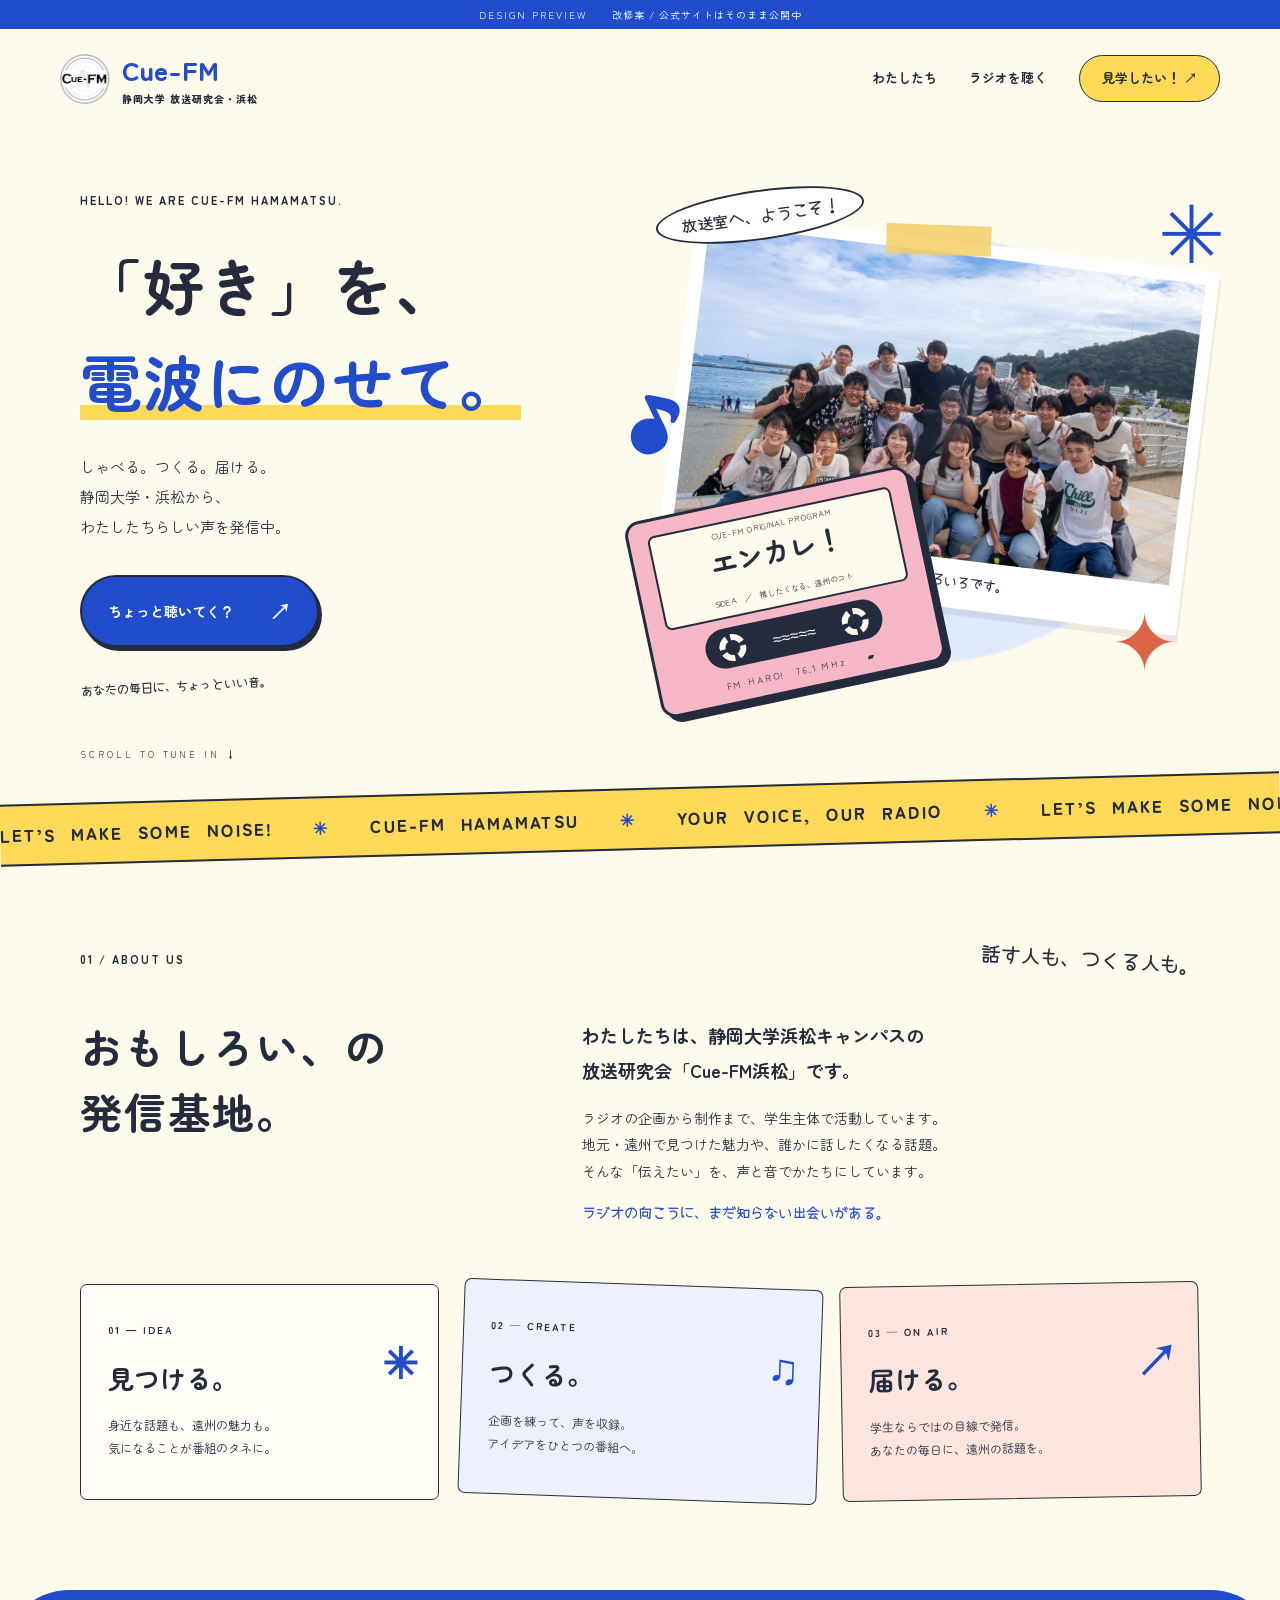
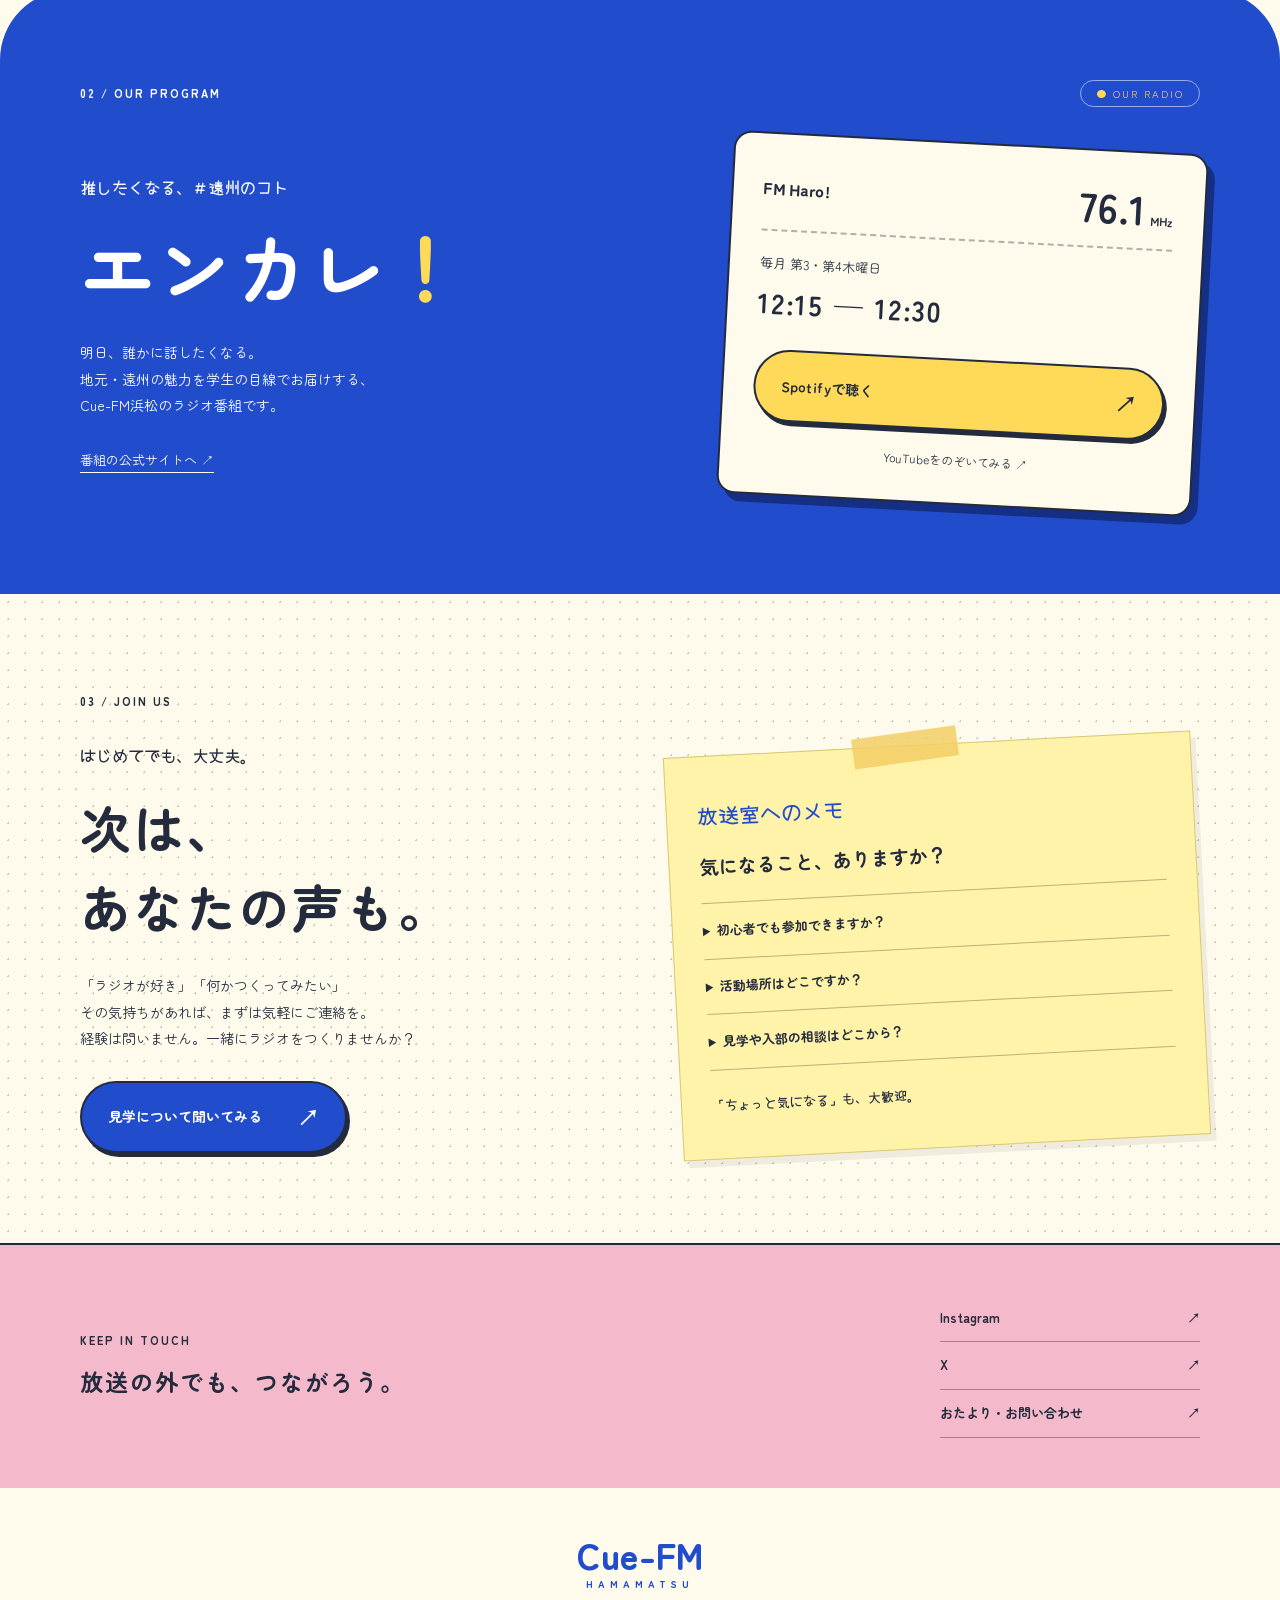
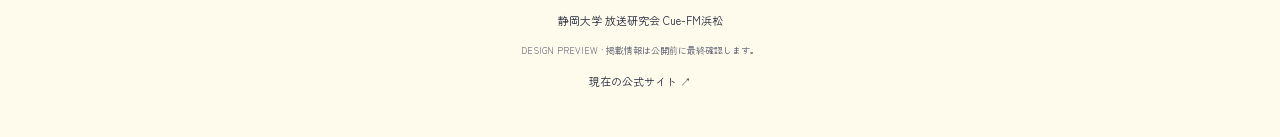
==== index.html @ b4622dcb "Add playful Cue-FM redesign preview" ====
<!doctype html>
<html lang="ja">
<head>
<meta charset="utf-8"><meta name="viewport" content="width=device-width,initial-scale=1">
<meta name="robots" content="noindex,nofollow">
<title>Cue-FM 浜松｜デザインプレビュー</title>
<meta name="description" content="静岡大学 放送研究会 Cue-FM浜松。学生の声で、遠州の魅力を届けるラジオサークル。">
<link rel="icon" href="Cue-Fm-logo.jpg">
<link rel="preconnect" href="https://fonts.googleapis.com">
<link href="https://fonts.googleapis.com/css2?family=Yomogi&family=Zen+Maru+Gothic:wght@400;500;700;900&display=swap" rel="stylesheet">
<link rel="stylesheet" href="style.css">
</head>
<body>
<div class="preview">DESIGN PREVIEW <span>改修案 / 公式サイトはそのまま公開中</span></div>
<header><a class="brand" href="#"><img src="Cue-Fm-logo.jpg" alt=""><span>Cue-FM<small>静岡大学 放送研究会・浜松</small></span></a><nav aria-label="メインナビゲーション"><a href="#about">わたしたち</a><a href="#radio">ラジオを聴く</a><a href="#join" class="nav-join">見学したい！ ↗</a></nav></header>
<main>
<section class="hero">
<div class="hero-copy"><span class="eyebrow">HELLO! WE ARE CUE-FM HAMAMATSU.</span><h1>「好き」を、<br><span>電波にのせて。</span></h1><p>しゃべる。つくる。届ける。<br>静岡大学・浜松から、<br>わたしたちらしい声を発信中。</p><a class="button blue" href="#radio">ちょっと聴いてく？ <span>↗</span></a><span class="hand note">あなたの毎日に、ちょっといい音。</span></div>
<div class="hero-art"><span class="star star-one" aria-hidden="true">✳</span><span class="bubble hand">放送室へ、ようこそ！</span><figure class="photo"><img src="group.jpg" alt="Cue-FM浜松のメンバー集合写真"><figcaption class="hand">声も、個性も、いろいろです。</figcaption></figure><a class="cassette" href="#radio" aria-label="エンカレ！の番組紹介へ"><div class="tape-label"><small>CUE-FM ORIGINAL PROGRAM</small><strong>エンカレ！</strong><span>SIDE A　／　推したくなる、遠州のコト</span></div><div class="tape-window"><i></i><span>≈≈≈≈≈</span><i></i></div><span class="tape-bottom">FM HARO!　76.1 MHz　　▰</span></a><span class="star star-two" aria-hidden="true">✦</span><span class="sound hand" aria-hidden="true">♪</span></div>
<div class="scroll">SCROLL TO TUNE IN ↓</div>
</section>
<div class="ticker" aria-hidden="true">LET’S MAKE SOME NOISE! <span>✳</span> CUE-FM HAMAMATSU <span>✳</span> YOUR VOICE, OUR RADIO <span>✳</span> LET’S MAKE SOME NOISE!</div>
<section id="about" class="section about"><div class="section-top"><span class="eyebrow">01 / ABOUT US</span><span class="hand">話す人も、つくる人も。</span></div><div class="about-grid"><h2>おもしろい、の<br>発信基地。</h2><div><p class="lead">わたしたちは、静岡大学浜松キャンパスの<br>放送研究会「Cue-FM浜松」です。</p><p>ラジオの企画から制作まで、学生主体で活動しています。<br>地元・遠州で見つけた魅力や、誰かに話したくなる話題。<br>そんな「伝えたい」を、声と音でかたちにしています。</p><p class="hand blue-text">ラジオの向こうに、まだ知らない出会いがある。</p></div></div><div class="steps"><article><span>01 — IDEA</span><h3>見つける。</h3><p>身近な話題も、遠州の魅力も。<br>気になることが番組のタネに。</p><b aria-hidden="true">✳</b></article><article><span>02 — CREATE</span><h3>つくる。</h3><p>企画を練って、声を収録。<br>アイデアをひとつの番組へ。</p><b aria-hidden="true">♫</b></article><article><span>03 — ON AIR</span><h3>届ける。</h3><p>学生ならではの目線で発信。<br>あなたの毎日に、遠州の話題を。</p><b aria-hidden="true">↗</b></article></div></section>
<section id="radio" class="radio section"><div class="section-top"><span class="eyebrow">02 / OUR PROGRAM</span><span class="onair">● OUR RADIO</span></div><div class="radio-grid"><div><span class="hand">推したくなる、＃遠州のコト</span><h2>エンカレ<span>！</span></h2><p>明日、誰かに話したくなる。<br>地元・遠州の魅力を学生の目線でお届けする、<br>Cue-FM浜松のラジオ番組です。</p><a class="text-link" href="https://enkare.wixsite.com/home" target="_blank" rel="noopener noreferrer">番組の公式サイトへ ↗</a></div><div class="radio-card"><div class="frequency">FM Haro! <strong>76.1<small>MHz</small></strong></div><div class="schedule"><span>毎月 第3・第4木曜日</span><strong>12:15 — 12:30</strong></div><a class="button yellow" href="https://open.spotify.com/show/0jukSDatX4ZznOLE8XMoty" target="_blank" rel="noopener noreferrer">Spotifyで聴く <span>↗</span></a><a class="youtube-link" href="https://www.youtube.com/@enkare_radio" target="_blank" rel="noopener noreferrer">YouTubeをのぞいてみる ↗</a></div></div></section>
<section id="join" class="section join"><span class="eyebrow">03 / JOIN US</span><div class="join-grid"><div><span class="hand">はじめてでも、大丈夫。</span><h2>次は、<br>あなたの声も。</h2><p>「ラジオが好き」「何かつくってみたい」<br>その気持ちがあれば、まずは気軽にご連絡を。<br>経験は問いません。一緒にラジオをつくりませんか？</p><a class="button blue" href="mailto:enkare.radio@gmail.com?subject=Cue-FM浜松の見学について">見学について聞いてみる <span>↗</span></a></div><div class="memo"><span class="hand">放送室へのメモ</span><h3>気になること、ありますか？</h3><details><summary>初心者でも参加できますか？</summary><p>経験は問いません。少しでも興味があれば、お気軽にご連絡ください。</p></details><details><summary>活動場所はどこですか？</summary><p>静岡大学 浜松キャンパスの課外活動棟です。見学の日時・集合場所は、事前にお問い合わせください。</p></details><details><summary>見学や入部の相談はどこから？</summary><p>メール、またはInstagram・XのDMでご連絡ください。活動日や会費などの質問も、こちらからどうぞ。</p></details><span class="memo-foot hand">「ちょっと気になる」も、大歓迎。</span></div></div></section>
<section class="social section"><div><span class="eyebrow">KEEP IN TOUCH</span><h2>放送の外でも、つながろう。</h2></div><div class="social-links"><a href="https://www.instagram.com/fmharo_enkare/" target="_blank" rel="noopener noreferrer">Instagram <span>↗</span></a><a href="https://x.com/enkare_radio" target="_blank" rel="noopener noreferrer">X <span>↗</span></a><a href="mailto:enkare.radio@gmail.com">おたより・お問い合わせ <span>↗</span></a></div></section>
</main><footer><a class="footer-logo" href="#">Cue-FM<span>HAMAMATSU</span></a><p>静岡大学 放送研究会 Cue-FM浜松</p><small>DESIGN PREVIEW · 掲載情報は公開前に最終確認します。</small><a href="https://cue-fm-radio.github.io/">現在の公式サイト ↗</a></footer>
</body></html>
---- style.css ----
:root{--blue:#214ccc;--ink:#242b3d;--cream:#fffbec;--yellow:#ffda58;--pink:#f6b7c7}*{box-sizing:border-box}html{scroll-behavior:smooth;scroll-padding-top:30px}body{margin:0;color:var(--ink);background:var(--cream);font-family:"Zen Maru Gothic",sans-serif;line-height:1.9}a{color:inherit;text-decoration:none}a:focus-visible,summary:focus-visible{outline:3px solid #d74c48;outline-offset:5px}img{display:block;max-width:100%}.preview{background:var(--blue);color:white;text-align:center;font-size:10px;letter-spacing:2px;padding:5px 12px}.preview span{margin-left:20px;letter-spacing:1px}header{max-width:1240px;margin:auto;display:flex;justify-content:space-between;align-items:center;padding:23px 40px}.brand{display:flex;gap:12px;align-items:center;font-weight:900;font-size:27px;line-height:1.3;color:var(--blue)}.brand img{width:50px;height:50px;border-radius:50%}.brand small{display:block;font-size:10px;color:var(--ink);letter-spacing:1px;margin-top:5px}nav{display:flex;align-items:center;gap:32px;font-size:13px;font-weight:700}.nav-join{border:1.5px solid var(--ink);border-radius:30px;background:var(--yellow);padding:10px 22px}.hero{max-width:1240px;margin:auto;position:relative;display:grid;grid-template-columns:1fr 1fr;padding:55px 60px 100px;min-height:660px}.eyebrow{font-size:11px;font-weight:900;letter-spacing:2px}.hero h1{font-size:clamp(40px,4.8vw,65px);line-height:1.55;letter-spacing:2px;margin:24px 0}.hero h1 span{color:var(--blue);background:linear-gradient(transparent 78%,var(--yellow) 78%,var(--yellow) 94%,transparent 94%)}.hero-copy>p{font-size:15px;line-height:2}.button{display:inline-flex;gap:35px;align-items:center;justify-content:space-between;border:2px solid var(--ink);border-radius:40px;font-size:14px;font-weight:700;padding:13px 26px;box-shadow:3px 4px 0 var(--ink);transition:transform .2s,box-shadow .2s}.button:hover{transform:translate(-2px,-3px);box-shadow:5px 7px 0 var(--ink)}.button span{font-size:22px}.blue{background:var(--blue);color:white}.yellow{background:var(--yellow);color:var(--ink)}.hero .button{margin-top:18px}.hand{font-family:Yomogi,cursive;font-weight:600}.note{display:block;margin-top:18px;font-size:12px;transform:rotate(-3deg)}.hero-art{position:relative;margin-top:25px;min-height:440px;background:radial-gradient(ellipse at center,#dfe9fa 0%,#dfe9fa 63%,transparent 64%)}.photo{position:absolute;right:0;top:32px;width:94%;background:white;margin:0;padding:13px 13px 4px;box-shadow:2px 7px 0 #242b3d16;transform:rotate(7deg)}.photo:before,.memo:before{content:"";position:absolute;width:105px;height:30px;top:-14px;left:36%;background:#f4cf65d9;transform:rotate(-5deg)}.photo img{width:100%;aspect-ratio:1.65;object-fit:cover}.photo figcaption{text-align:center;padding:10px;font-size:13px}.bubble{position:absolute;top:-18px;left:15px;background:white;border:2px solid var(--ink);padding:8px 23px;border-radius:50%;transform:rotate(-8deg);z-index:2}.cassette{position:absolute;bottom:-4px;left:0;width:290px;border:3px solid var(--ink);border-radius:15px;background:var(--pink);transform:rotate(-12deg);padding:15px 18px 8px;box-shadow:5px 6px 0 var(--ink);transition:transform .25s}.cassette:hover{transform:rotate(-5deg)}.tape-label{background:var(--cream);border:2px solid var(--ink);border-radius:7px;text-align:center;padding:3px}.tape-label small{display:block;font-size:8px;letter-spacing:1px}.tape-label strong{display:block;font-size:27px;line-height:1.5}.tape-label>span{font-size:8px}.tape-window{margin:9px auto;background:var(--ink);border-radius:30px;width:180px;height:40px;display:flex;align-items:center;justify-content:space-around;color:white}.tape-window i{width:27px;height:27px;border:6px dashed var(--cream);border-radius:50%}.tape-bottom{display:block;font-size:9px;text-align:center;letter-spacing:2px}.star{position:absolute;color:var(--blue);font-size:80px;line-height:1}.star-one{right:-25px;top:-20px;z-index:2}.star-two{right:22px;bottom:12px;color:#db6547}.sound{position:absolute;left:-20px;top:150px;font-size:65px;transform:rotate(-20deg);color:var(--blue)}.scroll{position:absolute;bottom:25px;left:60px;font-size:9px;letter-spacing:3px}.ticker{background:var(--yellow);border-block:2px solid var(--ink);white-space:nowrap;overflow:hidden;padding:13px 0;word-spacing:8px;letter-spacing:2px;font-size:17px;font-weight:900;transform:rotate(-1.5deg)}.ticker span{margin:0 26px;color:var(--blue)}.section{padding:90px max(40px,calc((100vw - 1120px)/2))}.section-top{display:flex;align-items:center;justify-content:space-between;margin-bottom:35px}.section-top>.hand{font-size:20px;transform:rotate(3deg)}h2{font-size:42px;line-height:1.55;letter-spacing:2px;margin:18px 0 26px}.about-grid{display:grid;grid-template-columns:1fr 1.4fr;gap:60px}.about h2{margin-top:0}.about p{font-size:14px}.about .lead{font-size:18px;font-weight:700;margin-top:5px}.blue-text{color:var(--blue)}.steps{display:grid;grid-template-columns:repeat(3,1fr);gap:22px;margin-top:45px}.steps article{position:relative;border:1.5px solid var(--ink);border-radius:7px;padding:27px;background:#fffdf5}.steps article:nth-child(2){background:#edf1ff;transform:rotate(2deg)}.steps article:nth-child(3){background:#fbe5dd;transform:rotate(-1deg)}.steps span{font-size:10px;letter-spacing:2px;font-weight:700}.steps h3{font-size:26px;margin:10px 0}.steps p{font-size:12px}.steps b{position:absolute;right:20px;top:35px;font-size:43px;color:var(--blue)}.radio{background:var(--blue);color:white;border-radius:70px 70px 0 0}.onair{font-size:10px;letter-spacing:2px;border:1px solid #ffffff88;border-radius:20px;padding:3px 15px;color:var(--yellow)}.radio-grid{display:grid;grid-template-columns:1.2fr 1fr;gap:75px;align-items:center}.radio h2{font-size:75px;margin:5px 0 15px}.radio h2 span{color:var(--yellow)}.radio p{font-size:14px}.text-link{display:inline-block;margin-top:15px;border-bottom:1px solid white;font-size:13px}.radio-card{background:var(--cream);color:var(--ink);border:2px solid var(--ink);border-radius:18px;padding:30px;transform:rotate(3deg);box-shadow:7px 8px 0 #152f85}.frequency{border-bottom:2px dashed #b0b0a3;padding-bottom:16px;font-weight:900;display:flex;align-items:center;justify-content:space-between}.frequency strong{font-size:41px;line-height:1.2}.frequency small{font-size:12px;margin-left:5px}.schedule{display:grid;margin:20px 0}.schedule span{font-size:13px}.schedule strong{font-size:28px;letter-spacing:2px}.radio-card .button{width:100%}.youtube-link{display:block;text-align:center;margin-top:19px;font-size:12px}.join{background-image:radial-gradient(#c9c6b5 1px,transparent 1px);background-size:17px 17px}.join-grid{display:grid;grid-template-columns:1fr 1fr;gap:65px;align-items:center;margin-top:25px}.join h2{font-size:51px}.join p{font-size:14px}.join .button{margin-top:15px}.memo{position:relative;background:#fff2a9;border:1px solid #d7c879;padding:40px 30px;transform:rotate(-3deg);box-shadow:5px 7px 0 #242b3d12}.memo>span:first-child{color:var(--blue);font-size:21px}.memo h3{font-size:19px;margin:12px 0 18px}details{border-top:1px solid #bcb078;padding:15px 0;font-size:13px}details:last-of-type{border-bottom:1px solid #bcb078}summary{cursor:pointer;font-weight:700}details p{font-size:12px!important;margin-bottom:0}.memo-foot{display:block;font-size:13px;margin-top:23px}.social{border-top:2px solid var(--ink);background:#f4b9ca;display:flex;align-items:center;justify-content:space-between;gap:40px;padding-top:50px;padding-bottom:50px}.social h2{font-size:23px;margin:10px 0}.social-links{min-width:260px}.social-links a{display:flex;justify-content:space-between;font-size:13px;font-weight:700;border-bottom:1px solid #242b3d66;padding:11px 0;gap:30px}footer{text-align:center;padding:45px 20px;background:var(--cream)}.footer-logo{font-size:36px;font-weight:900;color:var(--blue);line-height:1.2}.footer-logo span{display:block;font-size:10px;letter-spacing:5px}footer p{font-size:11px;margin-top:20px}footer small{display:block;font-size:9px;color:#616574}footer>a:last-child{display:block;font-size:11px;margin-top:12px}
@media(min-width:1450px){.section{padding-inline:calc((100vw - 1120px)/2)}}
@media(max-width:800px){header{padding:20px}.brand{font-size:22px}.brand img{width:42px;height:42px}nav{gap:15px}nav>a:not(.nav-join){display:none}.nav-join{padding:8px 14px;font-size:11px}.hero{padding:30px 28px 65px;gap:20px;min-height:0}.hero h1{font-size:39px}.hero-art{min-height:350px}.cassette{width:230px;left:-15px;bottom:10px}.tape-label strong{font-size:23px}.bubble{font-size:12px;padding:6px 13px}.star-one{font-size:55px;right:-10px}.photo{top:50px}.hero-copy>p{font-size:13px}.eyebrow{font-size:9px;letter-spacing:1.3px}.hero .button{font-size:12px;padding:10px 17px;gap:15px}.note{font-size:10px}.section{padding:60px 28px}.about-grid{gap:30px;grid-template-columns:1fr 1.3fr}h2{font-size:32px}.about .lead{font-size:15px}.steps{gap:12px}.steps article{padding:20px 14px}.steps b{font-size:27px;right:12px;top:44px}.steps h3{font-size:23px}.steps p{font-size:11px}.radio-grid{gap:30px}.radio h2{font-size:53px}.radio-card{padding:20px}.frequency strong{font-size:30px}.frequency{font-size:12px}.schedule strong{font-size:22px}.join-grid{gap:30px}.join h2{font-size:42px}.memo{padding:30px 20px}.social{gap:25px}.social h2{font-size:19px}.social-links{min-width:220px}}
@media(max-width:580px){.preview{font-size:8px;letter-spacing:1px}.preview span{margin-left:8px;font-size:8px}.brand small{font-size:8px}.hero{grid-template-columns:1fr;padding-top:22px}.hero h1{font-size:45px;margin:18px 0}.hero-copy>p{font-size:14px}.hero-art{margin:0 10px 30px;min-height:360px}.photo{width:91%;top:35px;right:0}.bubble{top:5px}.cassette{left:0;bottom:-5px;width:245px}.star-one{right:-13px;top:5px}.star-two{bottom:-8px;right:15px}.sound{left:-12px;top:125px;font-size:50px}.note{font-size:12px}.hero .button{font-size:14px;padding:12px 23px}.scroll{left:28px}.ticker{font-size:12px;padding:11px 0}.section{padding:55px 25px}.section-top>.hand{font-size:14px}.about-grid,.radio-grid,.join-grid{grid-template-columns:1fr;gap:20px}.about-grid h2{font-size:37px;margin-bottom:5px}.about .lead{font-size:16px}.about p br{display:none}.steps{grid-template-columns:1fr;gap:18px;margin-top:30px}.steps article{padding:20px 25px}.steps p{font-size:13px}.steps b{font-size:55px;right:30px;top:40px}.radio{border-radius:35px 35px 0 0}.radio h2{font-size:63px}.radio-card{margin:15px 5px 5px;padding:25px}.frequency strong{font-size:40px}.schedule strong{font-size:29px}.join-grid{gap:45px}.join h2{font-size:47px}.memo{margin:0 5px}.social{display:block}.social h2{font-size:21px}.social-links{margin-top:25px}.social-links a{font-size:14px}.section-top{margin-bottom:25px}}
@media(prefers-reduced-motion:reduce){html{scroll-behavior:auto}*{transition:none!important}}
body{overflow-x:clip}
@media(max-width:580px){.hero h1{font-size:clamp(28px,9vw,42px)}}
@media(max-width:580px){header{gap:10px;padding:18px 16px}.nav-join{white-space:nowrap;padding:8px 12px}.brand{gap:8px;font-size:20px}.brand small{font-size:7px;letter-spacing:0}.brand img{width:36px;height:36px}}
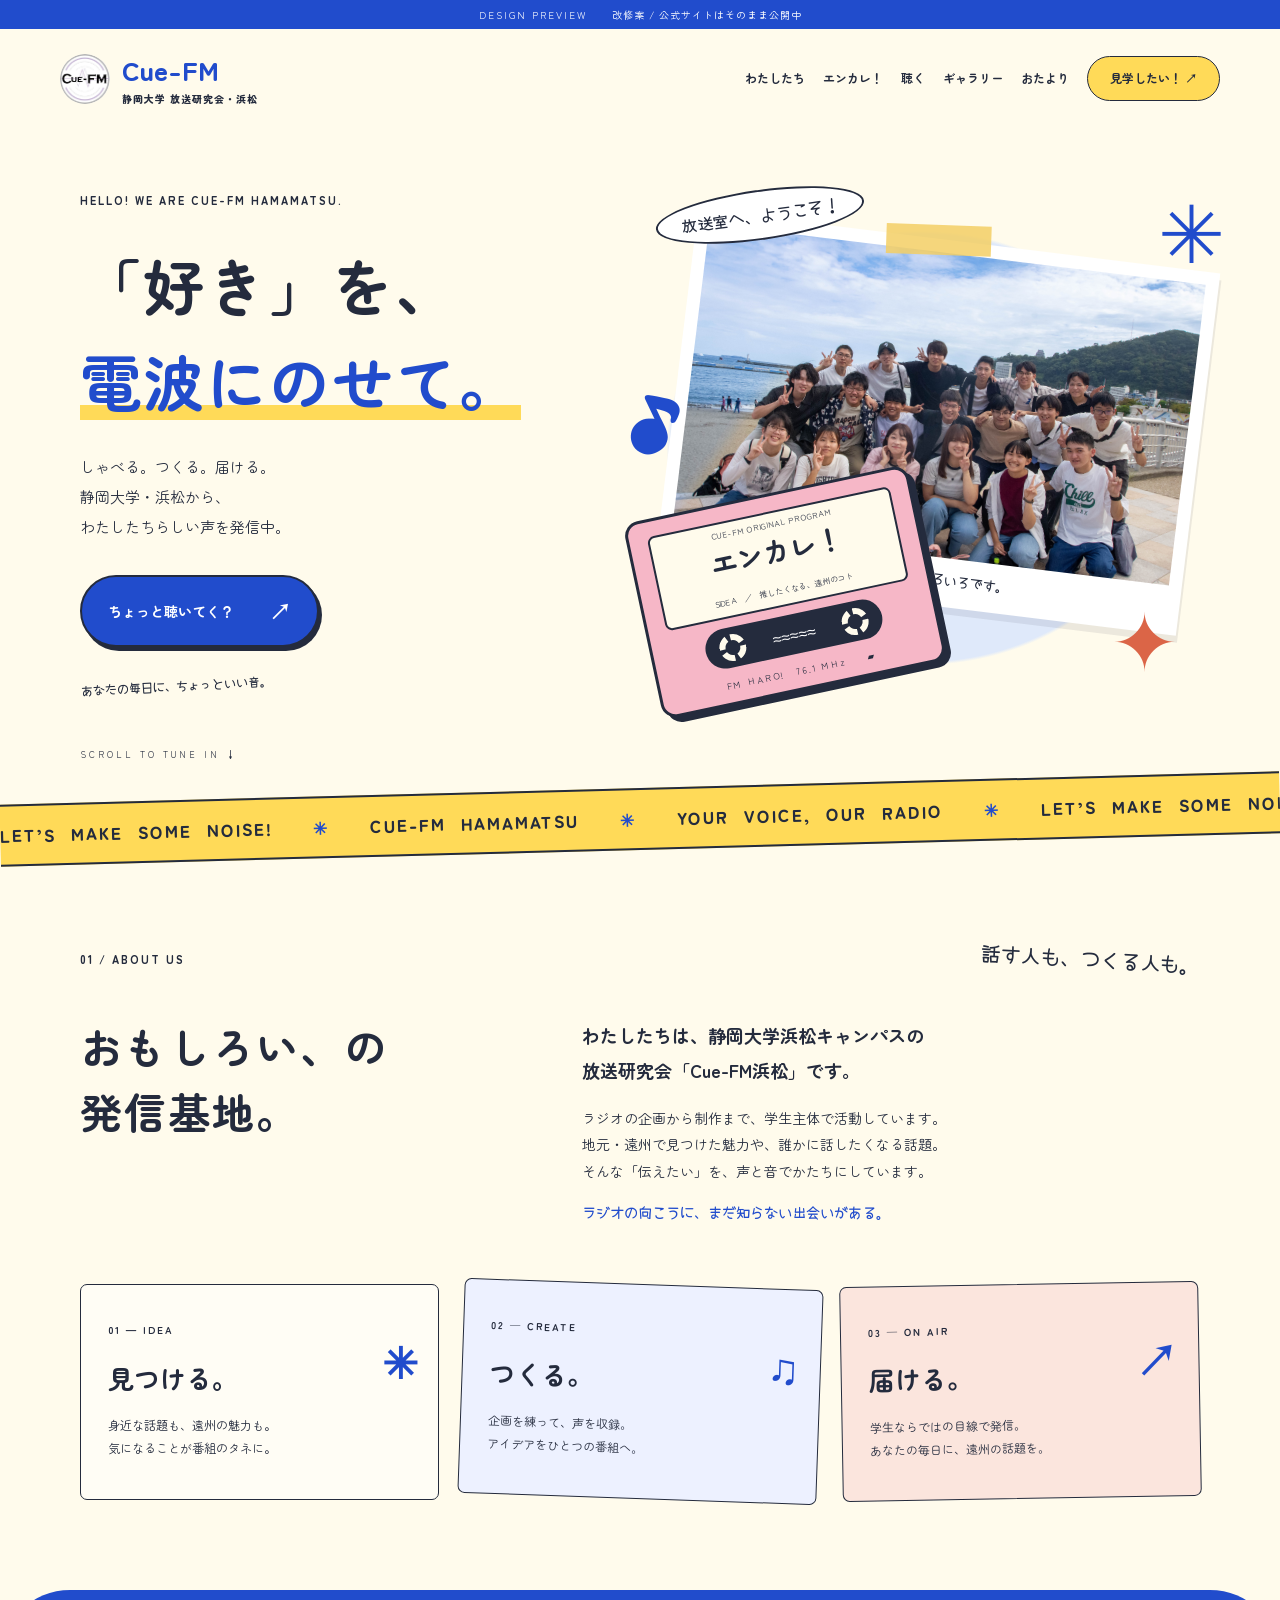
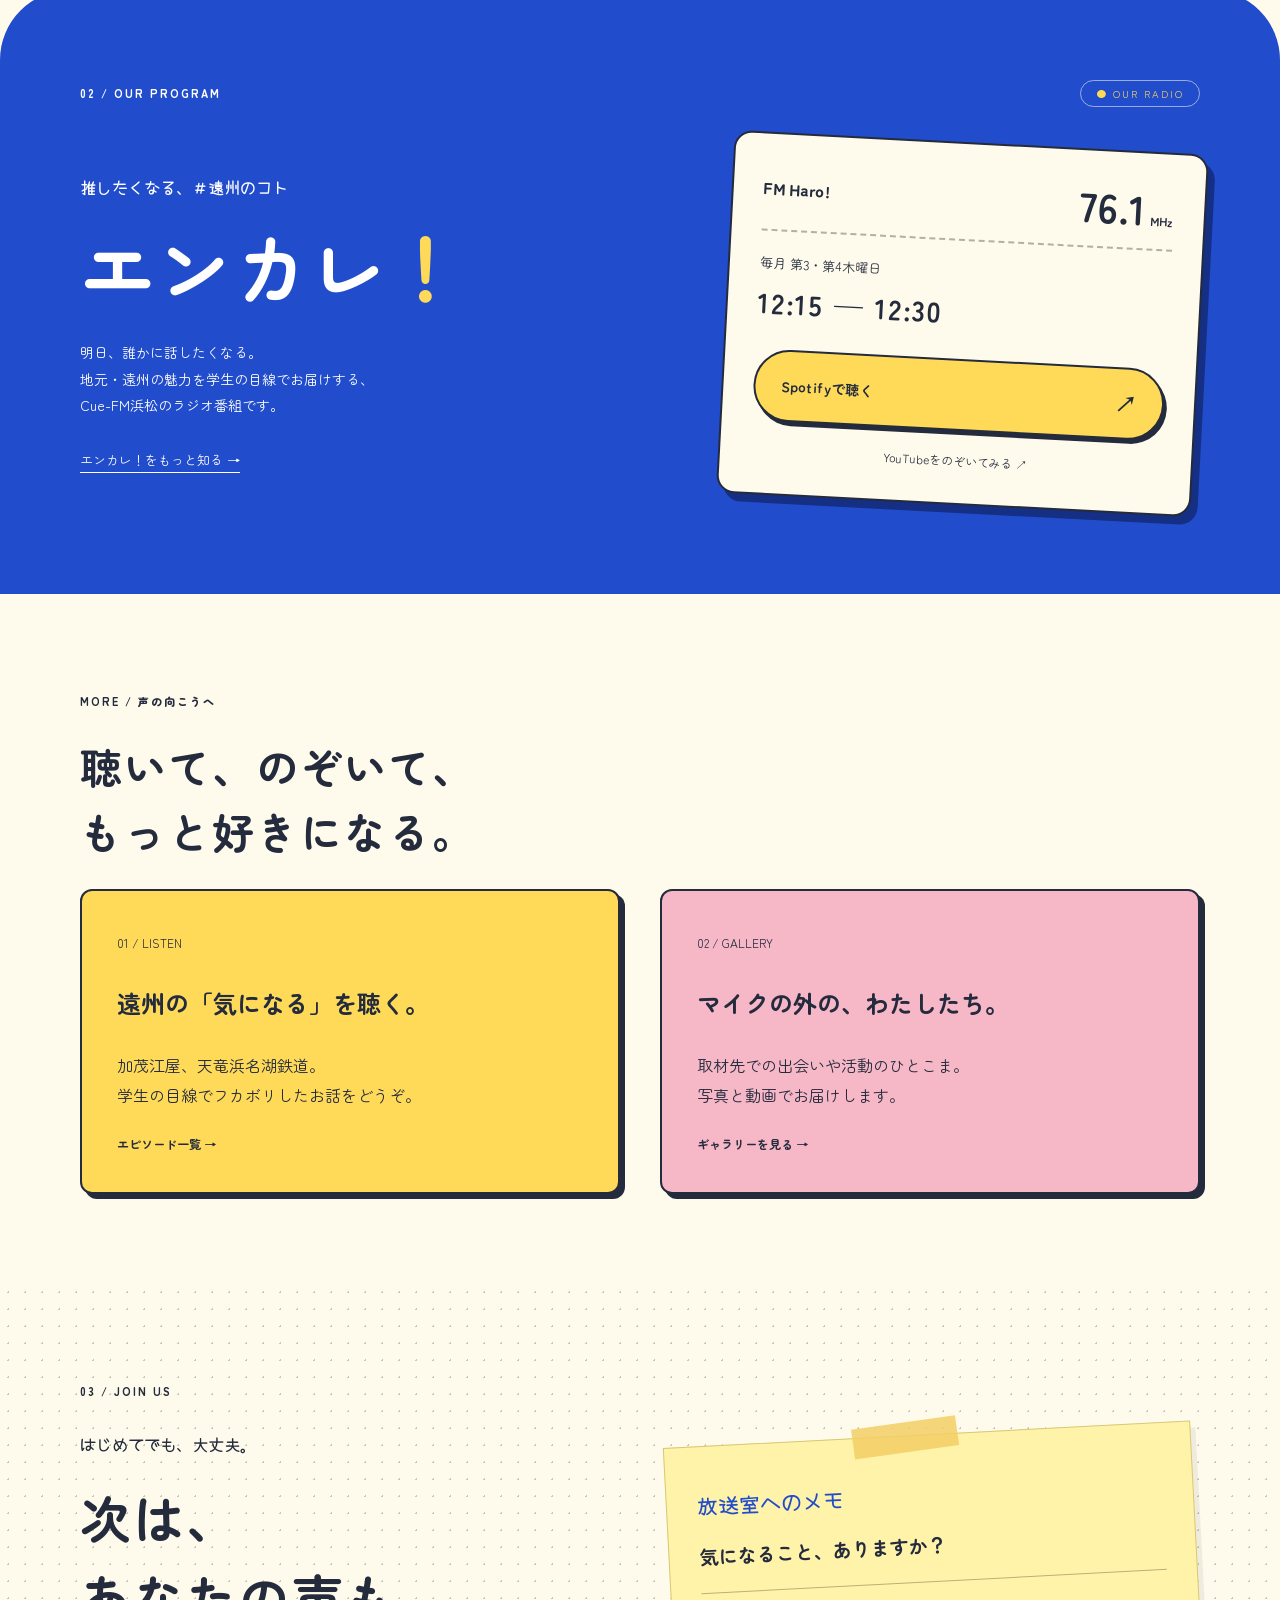
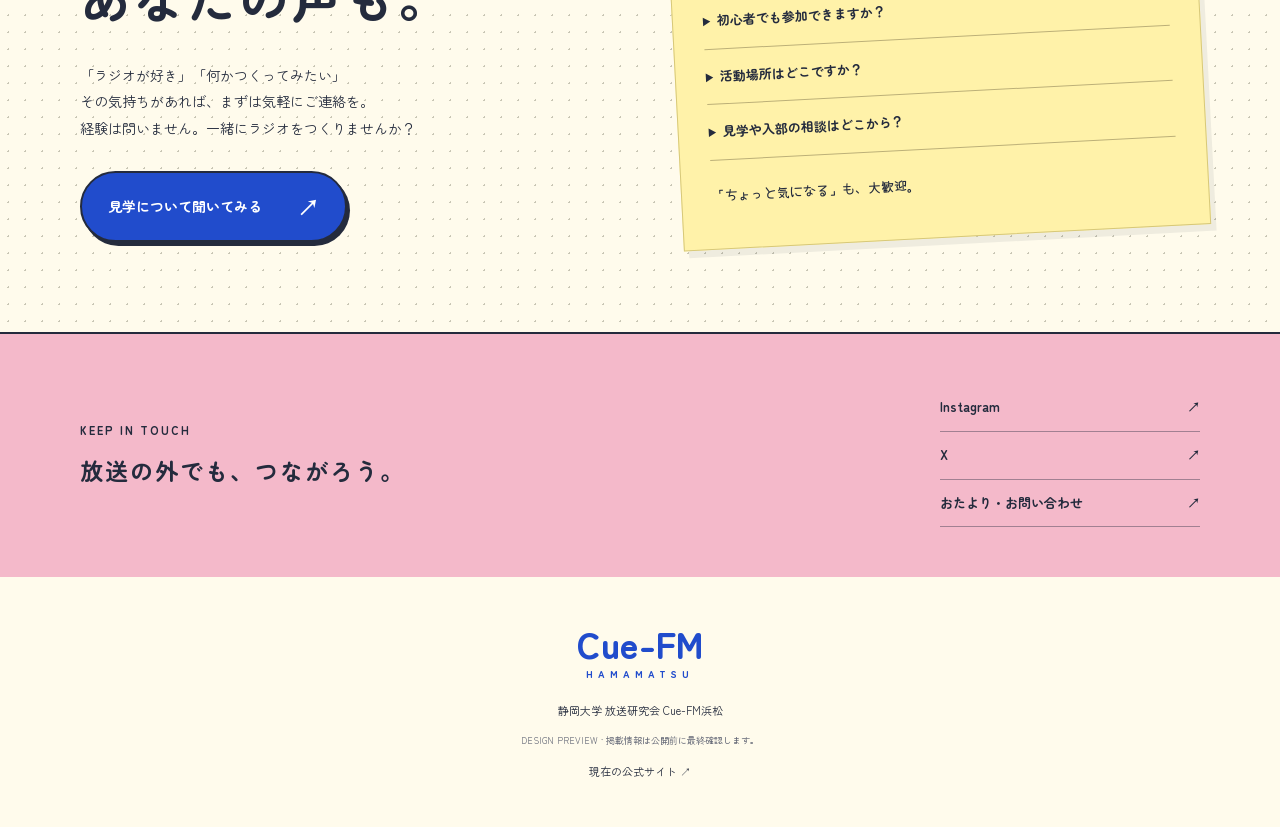
==== commit 9f14f9ed: "Integrate Enkare program, episodes and gallery into preview" ====
--- a/index.html
+++ b/index.html
@@ -1,29 +1,29 @@
-<!doctype html>
-<html lang="ja">
-<head>
-<meta charset="utf-8"><meta name="viewport" content="width=device-width,initial-scale=1">
-<meta name="robots" content="noindex,nofollow">
-<title>Cue-FM 浜松｜デザインプレビュー</title>
-<meta name="description" content="静岡大学 放送研究会 Cue-FM浜松。学生の声で、遠州の魅力を届けるラジオサークル。">
-<link rel="icon" href="Cue-Fm-logo.jpg">
-<link rel="preconnect" href="https://fonts.googleapis.com">
-<link href="https://fonts.googleapis.com/css2?family=Yomogi&family=Zen+Maru+Gothic:wght@400;500;700;900&display=swap" rel="stylesheet">
-<link rel="stylesheet" href="style.css">
-</head>
-<body>
-<div class="preview">DESIGN PREVIEW <span>改修案 / 公式サイトはそのまま公開中</span></div>
-<header><a class="brand" href="#"><img src="Cue-Fm-logo.jpg" alt=""><span>Cue-FM<small>静岡大学 放送研究会・浜松</small></span></a><nav aria-label="メインナビゲーション"><a href="#about">わたしたち</a><a href="#radio">ラジオを聴く</a><a href="#join" class="nav-join">見学したい！ ↗</a></nav></header>
-<main>
-<section class="hero">
-<div class="hero-copy"><span class="eyebrow">HELLO! WE ARE CUE-FM HAMAMATSU.</span><h1>「好き」を、<br><span>電波にのせて。</span></h1><p>しゃべる。つくる。届ける。<br>静岡大学・浜松から、<br>わたしたちらしい声を発信中。</p><a class="button blue" href="#radio">ちょっと聴いてく？ <span>↗</span></a><span class="hand note">あなたの毎日に、ちょっといい音。</span></div>
-<div class="hero-art"><span class="star star-one" aria-hidden="true">✳</span><span class="bubble hand">放送室へ、ようこそ！</span><figure class="photo"><img src="group.jpg" alt="Cue-FM浜松のメンバー集合写真"><figcaption class="hand">声も、個性も、いろいろです。</figcaption></figure><a class="cassette" href="#radio" aria-label="エンカレ！の番組紹介へ"><div class="tape-label"><small>CUE-FM ORIGINAL PROGRAM</small><strong>エンカレ！</strong><span>SIDE A　／　推したくなる、遠州のコト</span></div><div class="tape-window"><i></i><span>≈≈≈≈≈</span><i></i></div><span class="tape-bottom">FM HARO!　76.1 MHz　　▰</span></a><span class="star star-two" aria-hidden="true">✦</span><span class="sound hand" aria-hidden="true">♪</span></div>
-<div class="scroll">SCROLL TO TUNE IN ↓</div>
-</section>
-<div class="ticker" aria-hidden="true">LET’S MAKE SOME NOISE! <span>✳</span> CUE-FM HAMAMATSU <span>✳</span> YOUR VOICE, OUR RADIO <span>✳</span> LET’S MAKE SOME NOISE!</div>
-<section id="about" class="section about"><div class="section-top"><span class="eyebrow">01 / ABOUT US</span><span class="hand">話す人も、つくる人も。</span></div><div class="about-grid"><h2>おもしろい、の<br>発信基地。</h2><div><p class="lead">わたしたちは、静岡大学浜松キャンパスの<br>放送研究会「Cue-FM浜松」です。</p><p>ラジオの企画から制作まで、学生主体で活動しています。<br>地元・遠州で見つけた魅力や、誰かに話したくなる話題。<br>そんな「伝えたい」を、声と音でかたちにしています。</p><p class="hand blue-text">ラジオの向こうに、まだ知らない出会いがある。</p></div></div><div class="steps"><article><span>01 — IDEA</span><h3>見つける。</h3><p>身近な話題も、遠州の魅力も。<br>気になることが番組のタネに。</p><b aria-hidden="true">✳</b></article><article><span>02 — CREATE</span><h3>つくる。</h3><p>企画を練って、声を収録。<br>アイデアをひとつの番組へ。</p><b aria-hidden="true">♫</b></article><article><span>03 — ON AIR</span><h3>届ける。</h3><p>学生ならではの目線で発信。<br>あなたの毎日に、遠州の話題を。</p><b aria-hidden="true">↗</b></article></div></section>
-<section id="radio" class="radio section"><div class="section-top"><span class="eyebrow">02 / OUR PROGRAM</span><span class="onair">● OUR RADIO</span></div><div class="radio-grid"><div><span class="hand">推したくなる、＃遠州のコト</span><h2>エンカレ<span>！</span></h2><p>明日、誰かに話したくなる。<br>地元・遠州の魅力を学生の目線でお届けする、<br>Cue-FM浜松のラジオ番組です。</p><a class="text-link" href="https://enkare.wixsite.com/home" target="_blank" rel="noopener noreferrer">番組の公式サイトへ ↗</a></div><div class="radio-card"><div class="frequency">FM Haro! <strong>76.1<small>MHz</small></strong></div><div class="schedule"><span>毎月 第3・第4木曜日</span><strong>12:15 — 12:30</strong></div><a class="button yellow" href="https://open.spotify.com/show/0jukSDatX4ZznOLE8XMoty" target="_blank" rel="noopener noreferrer">Spotifyで聴く <span>↗</span></a><a class="youtube-link" href="https://www.youtube.com/@enkare_radio" target="_blank" rel="noopener noreferrer">YouTubeをのぞいてみる ↗</a></div></div></section>
-<section id="join" class="section join"><span class="eyebrow">03 / JOIN US</span><div class="join-grid"><div><span class="hand">はじめてでも、大丈夫。</span><h2>次は、<br>あなたの声も。</h2><p>「ラジオが好き」「何かつくってみたい」<br>その気持ちがあれば、まずは気軽にご連絡を。<br>経験は問いません。一緒にラジオをつくりませんか？</p><a class="button blue" href="mailto:enkare.radio@gmail.com?subject=Cue-FM浜松の見学について">見学について聞いてみる <span>↗</span></a></div><div class="memo"><span class="hand">放送室へのメモ</span><h3>気になること、ありますか？</h3><details><summary>初心者でも参加できますか？</summary><p>経験は問いません。少しでも興味があれば、お気軽にご連絡ください。</p></details><details><summary>活動場所はどこですか？</summary><p>静岡大学 浜松キャンパスの課外活動棟です。見学の日時・集合場所は、事前にお問い合わせください。</p></details><details><summary>見学や入部の相談はどこから？</summary><p>メール、またはInstagram・XのDMでご連絡ください。活動日や会費などの質問も、こちらからどうぞ。</p></details><span class="memo-foot hand">「ちょっと気になる」も、大歓迎。</span></div></div></section>
-<section class="social section"><div><span class="eyebrow">KEEP IN TOUCH</span><h2>放送の外でも、つながろう。</h2></div><div class="social-links"><a href="https://www.instagram.com/fmharo_enkare/" target="_blank" rel="noopener noreferrer">Instagram <span>↗</span></a><a href="https://x.com/enkare_radio" target="_blank" rel="noopener noreferrer">X <span>↗</span></a><a href="mailto:enkare.radio@gmail.com">おたより・お問い合わせ <span>↗</span></a></div></section>
-</main><footer><a class="footer-logo" href="#">Cue-FM<span>HAMAMATSU</span></a><p>静岡大学 放送研究会 Cue-FM浜松</p><small>DESIGN PREVIEW · 掲載情報は公開前に最終確認します。</small><a href="https://cue-fm-radio.github.io/">現在の公式サイト ↗</a></footer>
+<!doctype html>
+<html lang="ja">
+<head>
+<meta charset="utf-8"><meta name="viewport" content="width=device-width,initial-scale=1">
+<meta name="robots" content="noindex,nofollow">
+<title>Cue-FM 浜松｜デザインプレビュー</title>
+<meta name="description" content="静岡大学 放送研究会 Cue-FM浜松。学生の声で、遠州の魅力を届けるラジオサークル。">
+<link rel="icon" href="Cue-Fm-logo.jpg">
+<link rel="preconnect" href="https://fonts.googleapis.com">
+<link href="https://fonts.googleapis.com/css2?family=Yomogi&family=Zen+Maru+Gothic:wght@400;500;700;900&display=swap" rel="stylesheet">
+<link rel="stylesheet" href="style.css"><link rel="stylesheet" href="integration.css">
+</head>
+<body>
+<div class="preview">DESIGN PREVIEW <span>改修案 / 公式サイトはそのまま公開中</span></div>
+<header><a class="brand" href="#"><img src="Cue-Fm-logo.jpg" alt=""><span>Cue-FM<small>静岡大学 放送研究会・浜松</small></span></a><nav aria-label="メインナビゲーション"><a href="index.html#about">わたしたち</a><a href="enkare.html">エンカレ！</a><a href="episodes.html">聴く</a><a href="gallery.html">ギャラリー</a><a href="contact.html">おたより</a><a href="index.html#join" class="nav-join">見学したい！ ↗</a></nav></header>
+<main>
+<section class="hero">
+<div class="hero-copy"><span class="eyebrow">HELLO! WE ARE CUE-FM HAMAMATSU.</span><h1>「好き」を、<br><span>電波にのせて。</span></h1><p>しゃべる。つくる。届ける。<br>静岡大学・浜松から、<br>わたしたちらしい声を発信中。</p><a class="button blue" href="#radio">ちょっと聴いてく？ <span>↗</span></a><span class="hand note">あなたの毎日に、ちょっといい音。</span></div>
+<div class="hero-art"><span class="star star-one" aria-hidden="true">✳</span><span class="bubble hand">放送室へ、ようこそ！</span><figure class="photo"><img src="group.jpg" alt="Cue-FM浜松のメンバー集合写真"><figcaption class="hand">声も、個性も、いろいろです。</figcaption></figure><a class="cassette" href="#radio" aria-label="エンカレ！の番組紹介へ"><div class="tape-label"><small>CUE-FM ORIGINAL PROGRAM</small><strong>エンカレ！</strong><span>SIDE A　／　推したくなる、遠州のコト</span></div><div class="tape-window"><i></i><span>≈≈≈≈≈</span><i></i></div><span class="tape-bottom">FM HARO!　76.1 MHz　　▰</span></a><span class="star star-two" aria-hidden="true">✦</span><span class="sound hand" aria-hidden="true">♪</span></div>
+<div class="scroll">SCROLL TO TUNE IN ↓</div>
+</section>
+<div class="ticker" aria-hidden="true">LET’S MAKE SOME NOISE! <span>✳</span> CUE-FM HAMAMATSU <span>✳</span> YOUR VOICE, OUR RADIO <span>✳</span> LET’S MAKE SOME NOISE!</div>
+<section id="about" class="section about"><div class="section-top"><span class="eyebrow">01 / ABOUT US</span><span class="hand">話す人も、つくる人も。</span></div><div class="about-grid"><h2>おもしろい、の<br>発信基地。</h2><div><p class="lead">わたしたちは、静岡大学浜松キャンパスの<br>放送研究会「Cue-FM浜松」です。</p><p>ラジオの企画から制作まで、学生主体で活動しています。<br>地元・遠州で見つけた魅力や、誰かに話したくなる話題。<br>そんな「伝えたい」を、声と音でかたちにしています。</p><p class="hand blue-text">ラジオの向こうに、まだ知らない出会いがある。</p></div></div><div class="steps"><article><span>01 — IDEA</span><h3>見つける。</h3><p>身近な話題も、遠州の魅力も。<br>気になることが番組のタネに。</p><b aria-hidden="true">✳</b></article><article><span>02 — CREATE</span><h3>つくる。</h3><p>企画を練って、声を収録。<br>アイデアをひとつの番組へ。</p><b aria-hidden="true">♫</b></article><article><span>03 — ON AIR</span><h3>届ける。</h3><p>学生ならではの目線で発信。<br>あなたの毎日に、遠州の話題を。</p><b aria-hidden="true">↗</b></article></div></section>
+<section id="radio" class="radio section"><div class="section-top"><span class="eyebrow">02 / OUR PROGRAM</span><span class="onair">● OUR RADIO</span></div><div class="radio-grid"><div><span class="hand">推したくなる、＃遠州のコト</span><h2>エンカレ<span>！</span></h2><p>明日、誰かに話したくなる。<br>地元・遠州の魅力を学生の目線でお届けする、<br>Cue-FM浜松のラジオ番組です。</p><a class="text-link" href="enkare.html">エンカレ！をもっと知る →</a></div><div class="radio-card"><div class="frequency">FM Haro! <strong>76.1<small>MHz</small></strong></div><div class="schedule"><span>毎月 第3・第4木曜日</span><strong>12:15 — 12:30</strong></div><a class="button yellow" href="https://open.spotify.com/show/0jukSDatX4ZznOLE8XMoty" target="_blank" rel="noopener noreferrer">Spotifyで聴く <span>↗</span></a><a class="youtube-link" href="https://www.youtube.com/@enkare-radio" target="_blank" rel="noopener noreferrer">YouTubeをのぞいてみる ↗</a></div></div></section>
+<section class="section discover"><span class="eyebrow">MORE / 声の向こうへ</span><h2>聴いて、のぞいて、<br>もっと好きになる。</h2><div class="portal-grid"><a href="episodes.html"><span>01 / LISTEN</span><h3>遠州の「気になる」を聴く。</h3><p>加茂江屋、天竜浜名湖鉄道。<br>学生の目線でフカボリしたお話をどうぞ。</p><b>エピソード一覧 →</b></a><a href="gallery.html"><span>02 / GALLERY</span><h3>マイクの外の、わたしたち。</h3><p>取材先での出会いや活動のひとこま。<br>写真と動画でお届けします。</p><b>ギャラリーを見る →</b></a></div></section><section id="join" class="section join"><span class="eyebrow">03 / JOIN US</span><div class="join-grid"><div><span class="hand">はじめてでも、大丈夫。</span><h2>次は、<br>あなたの声も。</h2><p>「ラジオが好き」「何かつくってみたい」<br>その気持ちがあれば、まずは気軽にご連絡を。<br>経験は問いません。一緒にラジオをつくりませんか？</p><a class="button blue" href="mailto:enkare.radio@gmail.com?subject=Cue-FM浜松の見学について">見学について聞いてみる <span>↗</span></a></div><div class="memo"><span class="hand">放送室へのメモ</span><h3>気になること、ありますか？</h3><details><summary>初心者でも参加できますか？</summary><p>経験は問いません。少しでも興味があれば、お気軽にご連絡ください。</p></details><details><summary>活動場所はどこですか？</summary><p>静岡大学 浜松キャンパスの課外活動棟です。見学の日時・集合場所は、事前にお問い合わせください。</p></details><details><summary>見学や入部の相談はどこから？</summary><p>メール、またはInstagram・XのDMでご連絡ください。活動日や会費などの質問も、こちらからどうぞ。</p></details><span class="memo-foot hand">「ちょっと気になる」も、大歓迎。</span></div></div></section>
+<section class="social section"><div><span class="eyebrow">KEEP IN TOUCH</span><h2>放送の外でも、つながろう。</h2></div><div class="social-links"><a href="https://www.instagram.com/fmharo_enkare/" target="_blank" rel="noopener noreferrer">Instagram <span>↗</span></a><a href="https://x.com/enkare_radio" target="_blank" rel="noopener noreferrer">X <span>↗</span></a><a href="contact.html">おたより・お問い合わせ <span>↗</span></a></div></section>
+</main><footer><a class="footer-logo" href="#">Cue-FM<span>HAMAMATSU</span></a><p>静岡大学 放送研究会 Cue-FM浜松</p><small>DESIGN PREVIEW · 掲載情報は公開前に最終確認します。</small><a href="https://cue-fm-radio.github.io/">現在の公式サイト ↗</a></footer>
 </body></html>
 
--- a/integration.css
+++ b/integration.css
@@ -0,0 +1,2 @@
+header nav{gap:18px;font-size:12px}.page-intro{max-width:1120px;margin:auto;padding:55px 40px 60px;border-bottom:2px dashed #ccc6b1}.crumb{display:block;font-size:10px;margin-bottom:35px;color:var(--blue)}.page-intro h1{font-size:clamp(32px,5vw,60px);line-height:1.5;margin:20px 0;color:var(--blue)}.page-intro p{font-size:18px}.portal-grid,.program-story,.contact-grid,.video-grid{display:grid;grid-template-columns:1fr 1fr;gap:40px}.portal-grid>a{padding:35px;background:var(--yellow);border:2px solid var(--ink);box-shadow:5px 5px 0 var(--ink);border-radius:12px;transition:transform .2s}.portal-grid>a:hover{transform:translateY(-4px)}.portal-grid>a:nth-child(2){background:var(--pink)}.portal-grid h3{font-size:24px}.portal-grid span,.portal-grid b{font-size:12px}.program-story{align-items:center}.program-logo{background:white;padding:30px;border:2px solid var(--ink);border-radius:50% 50% 12px 12px;transform:rotate(-3deg);text-align:center}.program-logo img{width:100%;max-height:340px;object-fit:contain}.program-logo .hand{display:block;margin-top:15px}.program-story h2{font-size:36px}.program-story p,.history{font-size:14px}.naming{background:#edf1ff}.history{margin-top:40px;max-width:800px}.listen-links{display:grid;justify-items:start;gap:18px}.episode-list{padding-top:40px}.list-note{font-size:13px;max-width:750px;margin-bottom:35px}.episode{display:grid;grid-template-columns:280px 1fr;gap:40px;border-top:2px solid var(--ink);padding:35px 0}.episode-art{background:var(--yellow);border:2px solid var(--ink);border-radius:14px;display:flex;flex-direction:column;justify-content:center;padding:25px;min-height:245px;box-shadow:4px 4px 0 var(--ink)}.episode:nth-of-type(even) .episode-art{background:var(--pink)}.episode-art span{font-size:10px;letter-spacing:2px}.episode-art strong{font-size:72px;line-height:1.5;color:var(--blue)}.episode-art b{font-size:18px}.episode-copy h2{font-size:28px;margin:14px 0}.episode-copy p{font-size:14px}.episode-copy .text-link{border-color:var(--blue);color:var(--blue)}.episode-list>.button{margin-top:30px}.gallery-grid{display:grid;grid-template-columns:repeat(3,1fr);gap:25px}.gallery-grid figure,.video-grid figure{margin:0;background:white;padding:12px;border:1px solid #ded8c7;box-shadow:4px 5px 0 #242b3d15}.gallery-grid figure:nth-child(3n+2){transform:rotate(2deg)}.gallery-grid img{width:100%;height:auto;aspect-ratio:4/3;object-fit:cover}.gallery-grid a:focus-visible{display:block}.gallery-section figcaption{font-size:10px;letter-spacing:2px;text-align:center;margin:12px 0 3px}.gallery-section h2{margin-top:70px}.video-grid video{width:100%;height:400px;object-fit:contain;background:#242b3d}.contact-grid{align-items:start}.maintenance{padding:35px;background:var(--yellow);border:2px dashed var(--ink);border-radius:18px;text-align:center}.status{display:inline-block;font-size:12px;border:1px solid var(--ink);border-radius:30px;padding:5px 15px}.maintenance-icon{display:block;font-size:60px;color:var(--blue);line-height:1.5;margin-top:15px}.maintenance h2{font-size:30px}.maintenance p,.general-contact p{font-size:14px}.general-contact{padding:25px 0}.general-contact h2{font-size:28px}.mail-address{overflow-wrap:anywhere}.general-contact .social-links{margin-top:35px;min-width:0}@media(max-width:1000px){header{flex-wrap:wrap;gap:20px}header nav{flex-wrap:wrap;gap:14px}.program-story,.contact-grid{gap:30px}.gallery-grid{grid-template-columns:repeat(2,1fr)}}@media(max-width:650px){header nav{width:100%;justify-content:flex-start;font-size:11px;gap:10px 16px}header .nav-join{padding:5px 12px}.page-intro{padding:25px 24px 35px}.page-intro p{font-size:15px}.portal-grid,.program-story,.contact-grid,.video-grid{grid-template-columns:1fr;gap:25px}.portal-grid>a{padding:24px}.portal-grid h3{font-size:20px}.program-story h2{font-size:30px}.program-logo{max-width:350px;margin:auto}.episode{grid-template-columns:1fr;gap:25px}.episode-art{min-height:180px}.episode-art strong{font-size:60px}.episode-copy h2{font-size:24px}.gallery-grid{gap:16px}.gallery-grid figure{padding:6px}.gallery-section figcaption{font-size:8px;letter-spacing:0}.gallery-section h2{font-size:28px}.video-grid video{height:350px}.maintenance{padding:25px 20px}.maintenance h2{font-size:26px}.listen-links .button{font-size:12px;padding:12px 18px}}
+header nav>a:not(.nav-join){display:inline-block}
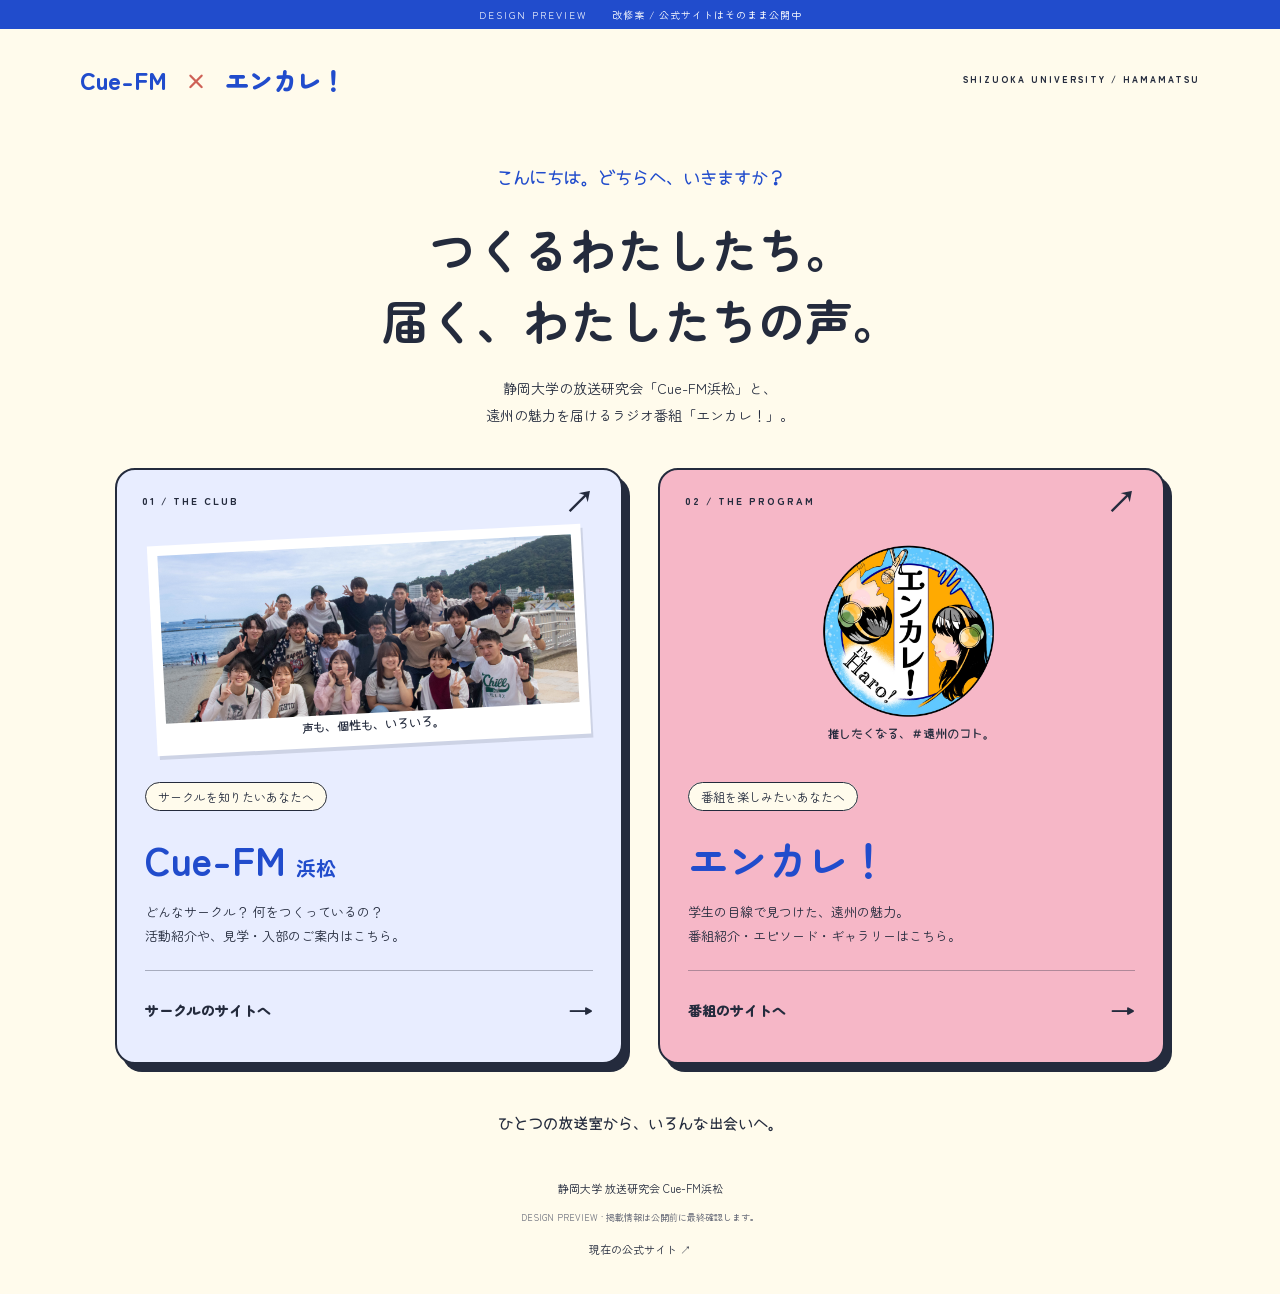
==== commit f2e1851f: "Add portal and separate club and program sites" ====
--- a/index.html
+++ b/index.html
@@ -3,27 +3,11 @@
 <head>
 <meta charset="utf-8"><meta name="viewport" content="width=device-width,initial-scale=1">
 <meta name="robots" content="noindex,nofollow">
-<title>Cue-FM 浜松｜デザインプレビュー</title>
+<title>Cue-FM & エンカレ！｜声でつながる、ふたつの入口。</title>
 <meta name="description" content="静岡大学 放送研究会 Cue-FM浜松。学生の声で、遠州の魅力を届けるラジオサークル。">
 <link rel="icon" href="Cue-Fm-logo.jpg">
 <link rel="preconnect" href="https://fonts.googleapis.com">
 <link href="https://fonts.googleapis.com/css2?family=Yomogi&family=Zen+Maru+Gothic:wght@400;500;700;900&display=swap" rel="stylesheet">
-<link rel="stylesheet" href="style.css"><link rel="stylesheet" href="integration.css">
+<link rel="stylesheet" href="style.css"><link rel="stylesheet" href="integration.css"><link rel="stylesheet" href="portal.css">
 </head>
-<body>
-<div class="preview">DESIGN PREVIEW <span>改修案 / 公式サイトはそのまま公開中</span></div>
-<header><a class="brand" href="#"><img src="Cue-Fm-logo.jpg" alt=""><span>Cue-FM<small>静岡大学 放送研究会・浜松</small></span></a><nav aria-label="メインナビゲーション"><a href="index.html#about">わたしたち</a><a href="enkare.html">エンカレ！</a><a href="episodes.html">聴く</a><a href="gallery.html">ギャラリー</a><a href="contact.html">おたより</a><a href="index.html#join" class="nav-join">見学したい！ ↗</a></nav></header>
-<main>
-<section class="hero">
-<div class="hero-copy"><span class="eyebrow">HELLO! WE ARE CUE-FM HAMAMATSU.</span><h1>「好き」を、<br><span>電波にのせて。</span></h1><p>しゃべる。つくる。届ける。<br>静岡大学・浜松から、<br>わたしたちらしい声を発信中。</p><a class="button blue" href="#radio">ちょっと聴いてく？ <span>↗</span></a><span class="hand note">あなたの毎日に、ちょっといい音。</span></div>
-<div class="hero-art"><span class="star star-one" aria-hidden="true">✳</span><span class="bubble hand">放送室へ、ようこそ！</span><figure class="photo"><img src="group.jpg" alt="Cue-FM浜松のメンバー集合写真"><figcaption class="hand">声も、個性も、いろいろです。</figcaption></figure><a class="cassette" href="#radio" aria-label="エンカレ！の番組紹介へ"><div class="tape-label"><small>CUE-FM ORIGINAL PROGRAM</small><strong>エンカレ！</strong><span>SIDE A　／　推したくなる、遠州のコト</span></div><div class="tape-window"><i></i><span>≈≈≈≈≈</span><i></i></div><span class="tape-bottom">FM HARO!　76.1 MHz　　▰</span></a><span class="star star-two" aria-hidden="true">✦</span><span class="sound hand" aria-hidden="true">♪</span></div>
-<div class="scroll">SCROLL TO TUNE IN ↓</div>
-</section>
-<div class="ticker" aria-hidden="true">LET’S MAKE SOME NOISE! <span>✳</span> CUE-FM HAMAMATSU <span>✳</span> YOUR VOICE, OUR RADIO <span>✳</span> LET’S MAKE SOME NOISE!</div>
-<section id="about" class="section about"><div class="section-top"><span class="eyebrow">01 / ABOUT US</span><span class="hand">話す人も、つくる人も。</span></div><div class="about-grid"><h2>おもしろい、の<br>発信基地。</h2><div><p class="lead">わたしたちは、静岡大学浜松キャンパスの<br>放送研究会「Cue-FM浜松」です。</p><p>ラジオの企画から制作まで、学生主体で活動しています。<br>地元・遠州で見つけた魅力や、誰かに話したくなる話題。<br>そんな「伝えたい」を、声と音でかたちにしています。</p><p class="hand blue-text">ラジオの向こうに、まだ知らない出会いがある。</p></div></div><div class="steps"><article><span>01 — IDEA</span><h3>見つける。</h3><p>身近な話題も、遠州の魅力も。<br>気になることが番組のタネに。</p><b aria-hidden="true">✳</b></article><article><span>02 — CREATE</span><h3>つくる。</h3><p>企画を練って、声を収録。<br>アイデアをひとつの番組へ。</p><b aria-hidden="true">♫</b></article><article><span>03 — ON AIR</span><h3>届ける。</h3><p>学生ならではの目線で発信。<br>あなたの毎日に、遠州の話題を。</p><b aria-hidden="true">↗</b></article></div></section>
-<section id="radio" class="radio section"><div class="section-top"><span class="eyebrow">02 / OUR PROGRAM</span><span class="onair">● OUR RADIO</span></div><div class="radio-grid"><div><span class="hand">推したくなる、＃遠州のコト</span><h2>エンカレ<span>！</span></h2><p>明日、誰かに話したくなる。<br>地元・遠州の魅力を学生の目線でお届けする、<br>Cue-FM浜松のラジオ番組です。</p><a class="text-link" href="enkare.html">エンカレ！をもっと知る →</a></div><div class="radio-card"><div class="frequency">FM Haro! <strong>76.1<small>MHz</small></strong></div><div class="schedule"><span>毎月 第3・第4木曜日</span><strong>12:15 — 12:30</strong></div><a class="button yellow" href="https://open.spotify.com/show/0jukSDatX4ZznOLE8XMoty" target="_blank" rel="noopener noreferrer">Spotifyで聴く <span>↗</span></a><a class="youtube-link" href="https://www.youtube.com/@enkare-radio" target="_blank" rel="noopener noreferrer">YouTubeをのぞいてみる ↗</a></div></div></section>
-<section class="section discover"><span class="eyebrow">MORE / 声の向こうへ</span><h2>聴いて、のぞいて、<br>もっと好きになる。</h2><div class="portal-grid"><a href="episodes.html"><span>01 / LISTEN</span><h3>遠州の「気になる」を聴く。</h3><p>加茂江屋、天竜浜名湖鉄道。<br>学生の目線でフカボリしたお話をどうぞ。</p><b>エピソード一覧 →</b></a><a href="gallery.html"><span>02 / GALLERY</span><h3>マイクの外の、わたしたち。</h3><p>取材先での出会いや活動のひとこま。<br>写真と動画でお届けします。</p><b>ギャラリーを見る →</b></a></div></section><section id="join" class="section join"><span class="eyebrow">03 / JOIN US</span><div class="join-grid"><div><span class="hand">はじめてでも、大丈夫。</span><h2>次は、<br>あなたの声も。</h2><p>「ラジオが好き」「何かつくってみたい」<br>その気持ちがあれば、まずは気軽にご連絡を。<br>経験は問いません。一緒にラジオをつくりませんか？</p><a class="button blue" href="mailto:enkare.radio@gmail.com?subject=Cue-FM浜松の見学について">見学について聞いてみる <span>↗</span></a></div><div class="memo"><span class="hand">放送室へのメモ</span><h3>気になること、ありますか？</h3><details><summary>初心者でも参加できますか？</summary><p>経験は問いません。少しでも興味があれば、お気軽にご連絡ください。</p></details><details><summary>活動場所はどこですか？</summary><p>静岡大学 浜松キャンパスの課外活動棟です。見学の日時・集合場所は、事前にお問い合わせください。</p></details><details><summary>見学や入部の相談はどこから？</summary><p>メール、またはInstagram・XのDMでご連絡ください。活動日や会費などの質問も、こちらからどうぞ。</p></details><span class="memo-foot hand">「ちょっと気になる」も、大歓迎。</span></div></div></section>
-<section class="social section"><div><span class="eyebrow">KEEP IN TOUCH</span><h2>放送の外でも、つながろう。</h2></div><div class="social-links"><a href="https://www.instagram.com/fmharo_enkare/" target="_blank" rel="noopener noreferrer">Instagram <span>↗</span></a><a href="https://x.com/enkare_radio" target="_blank" rel="noopener noreferrer">X <span>↗</span></a><a href="contact.html">おたより・お問い合わせ <span>↗</span></a></div></section>
-</main><footer><a class="footer-logo" href="#">Cue-FM<span>HAMAMATSU</span></a><p>静岡大学 放送研究会 Cue-FM浜松</p><small>DESIGN PREVIEW · 掲載情報は公開前に最終確認します。</small><a href="https://cue-fm-radio.github.io/">現在の公式サイト ↗</a></footer>
-</body></html>
-
+<body class="portal-body"><div class="preview">DESIGN PREVIEW <span>改修案 / 公式サイトはそのまま公開中</span></div><header class="portal-header"><a href="index.html" class="portal-wordmark">Cue-FM <span>×</span> エンカレ！</a><span class="eyebrow">SHIZUOKA UNIVERSITY / HAMAMATSU</span></header><main><section class="portal-intro"><span class="hand">こんにちは。どちらへ、いきますか？</span><h1>つくるわたしたち。<br>届く、わたしたちの声。</h1><p>静岡大学の放送研究会「Cue-FM浜松」と、<br>遠州の魅力を届けるラジオ番組「エンカレ！」。</p></section><section class="portal-doors" aria-label="サイトを選ぶ"><a class="portal-door club-door" href="cue-fm.html"><div class="door-top"><span>01 / THE CLUB</span><span class="door-arrow" aria-hidden="true">↗</span></div><div class="door-art club-art"><img src="group.jpg" alt="Cue-FM浜松のメンバー"><span class="hand">声も、個性も、いろいろ。</span></div><div class="door-copy"><span class="door-tag">サークルを知りたいあなたへ</span><h2>Cue-FM<span>浜松</span></h2><p>どんなサークル？ 何をつくっているの？<br>活動紹介や、見学・入部のご案内はこちら。</p><span class="door-cta">サークルのサイトへ <b>→</b></span></div></a><a class="portal-door program-door" href="enkare.html"><div class="door-top"><span>02 / THE PROGRAM</span><span class="door-arrow" aria-hidden="true">↗</span></div><div class="door-art program-art"><img src="enkare-logo.png" alt="エンカレ！の番組ロゴ"><span class="hand">推したくなる、＃遠州のコト。</span></div><div class="door-copy"><span class="door-tag">番組を楽しみたいあなたへ</span><h2>エンカレ！</h2><p>学生の目線で見つけた、遠州の魅力。<br>番組紹介・エピソード・ギャラリーはこちら。</p><span class="door-cta">番組のサイトへ <b>→</b></span></div></a></section><p class="portal-bottom hand">ひとつの放送室から、いろんな出会いへ。</p></main><footer class="portal-footer"><p>静岡大学 放送研究会 Cue-FM浜松</p><small>DESIGN PREVIEW · 掲載情報は公開前に最終確認します。</small><a href="https://cue-fm-radio.github.io/">現在の公式サイト ↗</a></footer></body></html>
--- a/portal.css
+++ b/portal.css
@@ -0,0 +1,2 @@
+.site-switch{padding:8px max(20px,calc((100vw - 1160px)/2));background:#eeeada;display:flex;justify-content:space-between;gap:20px;font-size:11px}.site-switch a:hover,.footer-nav a:hover{text-decoration:underline}.program-brand img{border-radius:0;object-fit:contain;width:58px;height:58px}.program-brand{font-size:25px}.footer-nav{display:flex;justify-content:center;flex-wrap:wrap;gap:25px;margin:20px 0}.footer-nav a{margin:0;font-size:12px}.club-guidance{margin-top:40px;padding-top:25px;border-top:1px dashed #aaa}.club-guidance a{color:var(--blue);text-decoration:underline}.portal-header{max-width:1200px;padding:28px 40px}.portal-wordmark{font-size:24px;font-weight:900;color:var(--blue)}.portal-wordmark span{padding:0 12px;color:#ce6156}.portal-header .eyebrow{font-size:9px}.portal-intro{text-align:center;padding:30px 20px 40px}.portal-intro>.hand{color:var(--blue);font-size:17px}.portal-intro h1{font-size:clamp(30px,3.7vw,48px);line-height:1.5;margin:20px 0}.portal-intro p{font-size:14px;margin:15px 0 0}.portal-doors{display:grid;grid-template-columns:1fr 1fr;gap:35px;max-width:1120px;margin:0 auto;padding:0 35px}.portal-door{display:block;min-width:0;border:2px solid var(--ink);border-radius:20px;box-shadow:7px 8px 0 var(--ink);overflow:hidden;transition:transform .2s,box-shadow .2s}.portal-door:hover{transform:translateY(-5px);box-shadow:7px 13px 0 var(--ink)}.club-door{background:#e8edff}.program-door{background:var(--pink)}.door-top{display:flex;align-items:center;justify-content:space-between;padding:15px 25px 0;font-size:10px;letter-spacing:2px;font-weight:900}.door-arrow{font-size:30px;line-height:1}.door-art{height:210px;margin:20px 35px 10px;position:relative;text-align:center}.club-art{background:white;padding:10px 10px 32px;transform:rotate(-3deg);box-shadow:2px 4px 0 #242b3d22}.club-art img{width:100%;height:100%;object-fit:cover}.door-art .hand{font-size:12px;display:block}.program-art img{width:100%;height:185px;object-fit:contain}.program-art .hand{margin-top:2px}.door-copy{padding:25px 28px 28px}.door-tag{font-size:12px;border:1px solid var(--ink);border-radius:20px;padding:5px 12px;background:var(--cream)}.door-copy h2{font-size:40px;line-height:1.4;letter-spacing:0;margin:20px 0 12px;color:var(--blue)}.door-copy h2 span{font-size:20px;margin-left:10px}.door-copy p{font-size:13px;min-height:50px}.door-cta{display:flex;align-items:center;justify-content:space-between;border-top:1px solid #242b3d55;padding-top:16px;margin-top:20px;font-size:14px;font-weight:900}.door-cta b{font-size:25px}.portal-bottom{text-align:center;margin:45px 20px 15px;font-size:15px}.portal-footer{padding:20px 20px 35px}.portal-footer p{margin-top:5px}@media(max-width:700px){.portal-header{padding:22px 22px;gap:7px}.portal-wordmark{font-size:20px}.portal-header .eyebrow{font-size:8px}.portal-intro{padding:25px 20px 30px}.portal-intro>.hand{font-size:14px}.portal-intro h1{font-size:30px}.portal-intro p{font-size:12px}.portal-doors{grid-template-columns:1fr;gap:30px;padding:0 22px;max-width:500px}.door-art{height:200px;margin:18px 28px 10px}.program-art img{height:175px}.door-copy{padding:20px 23px}.door-copy h2{font-size:36px}.site-switch{font-size:10px;gap:10px}.footer-nav{gap:18px}.program-brand small{font-size:9px}}@media(prefers-reduced-motion:reduce){.portal-door{transition:none}}
+@media(max-width:700px){.portal-intro h1{font-size:clamp(23px,6.8vw,30px)}}
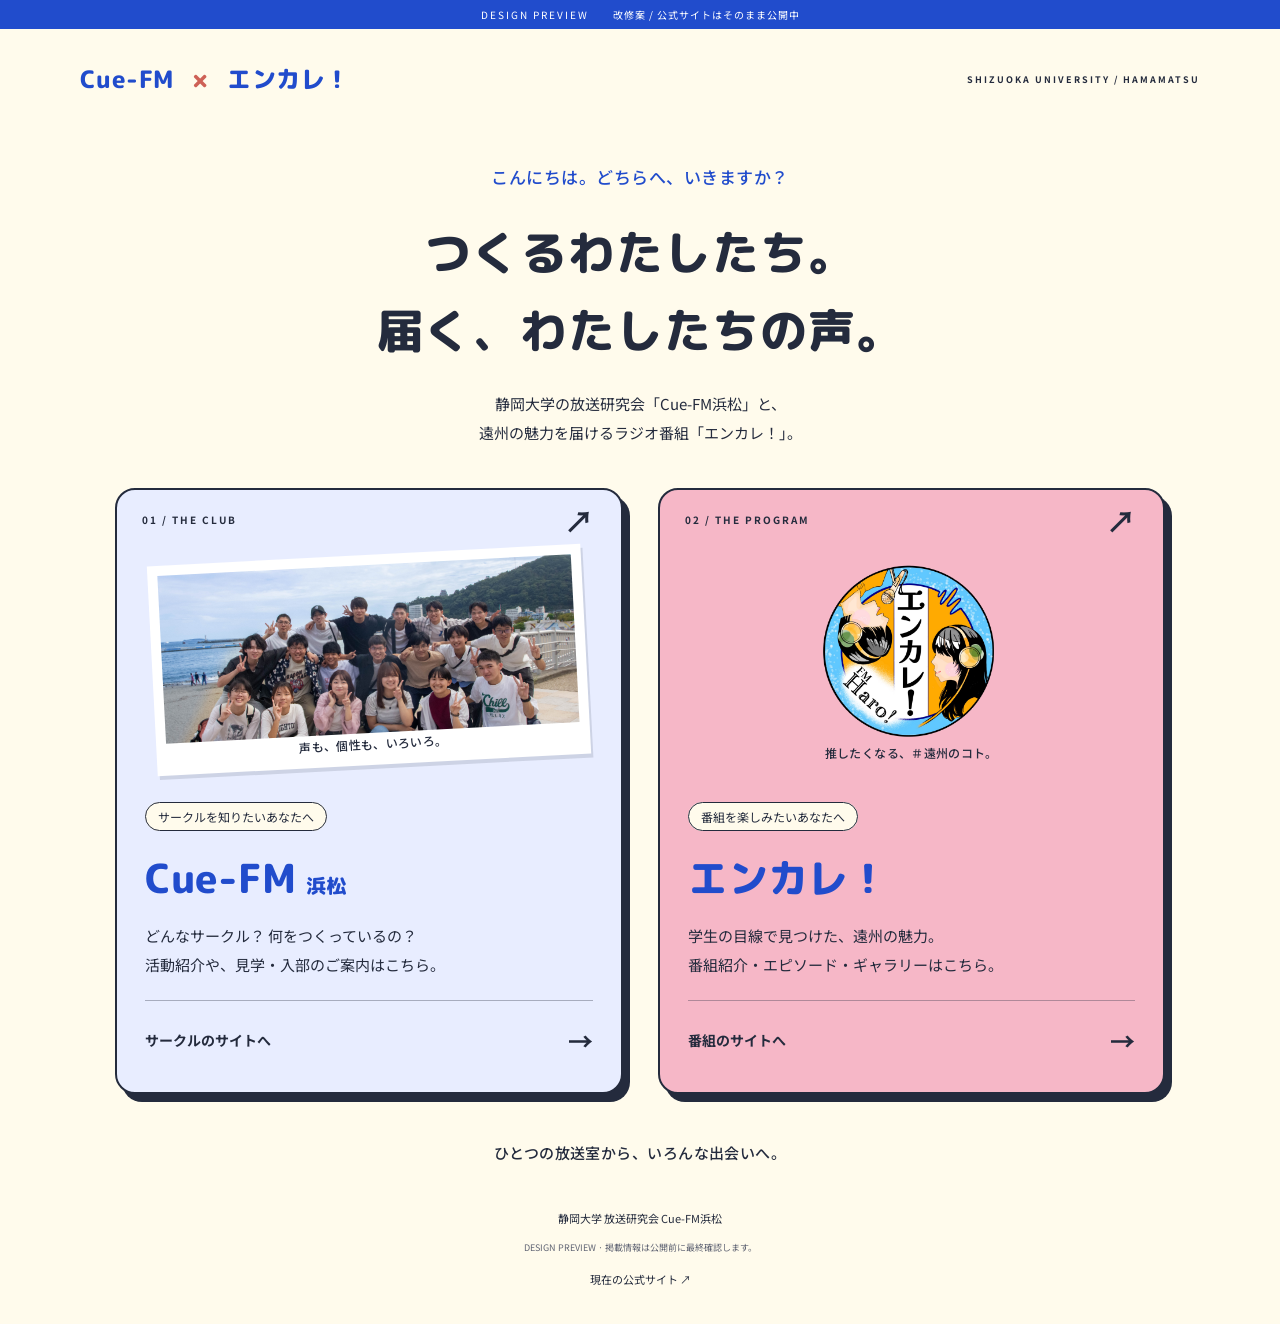
==== commit ee3f0cd9: "Improve readability with clear rounded headings" ====
--- a/index.html
+++ b/index.html
@@ -7,7 +7,8 @@
 <meta name="description" content="静岡大学 放送研究会 Cue-FM浜松。学生の声で、遠州の魅力を届けるラジオサークル。">
 <link rel="icon" href="Cue-Fm-logo.jpg">
 <link rel="preconnect" href="https://fonts.googleapis.com">
-<link href="https://fonts.googleapis.com/css2?family=Yomogi&family=Zen+Maru+Gothic:wght@400;500;700;900&display=swap" rel="stylesheet">
+<link href="https://fonts.googleapis.com/css2?family=M+PLUS+Rounded+1c:wght@500;700;800&family=Noto+Sans+JP:wght@400;500;700&display=swap" rel="stylesheet">
 <link rel="stylesheet" href="style.css"><link rel="stylesheet" href="integration.css"><link rel="stylesheet" href="portal.css">
+<link rel="stylesheet" href="typography.css">
 </head>
 <body class="portal-body"><div class="preview">DESIGN PREVIEW <span>改修案 / 公式サイトはそのまま公開中</span></div><header class="portal-header"><a href="index.html" class="portal-wordmark">Cue-FM <span>×</span> エンカレ！</a><span class="eyebrow">SHIZUOKA UNIVERSITY / HAMAMATSU</span></header><main><section class="portal-intro"><span class="hand">こんにちは。どちらへ、いきますか？</span><h1>つくるわたしたち。<br>届く、わたしたちの声。</h1><p>静岡大学の放送研究会「Cue-FM浜松」と、<br>遠州の魅力を届けるラジオ番組「エンカレ！」。</p></section><section class="portal-doors" aria-label="サイトを選ぶ"><a class="portal-door club-door" href="cue-fm.html"><div class="door-top"><span>01 / THE CLUB</span><span class="door-arrow" aria-hidden="true">↗</span></div><div class="door-art club-art"><img src="group.jpg" alt="Cue-FM浜松のメンバー"><span class="hand">声も、個性も、いろいろ。</span></div><div class="door-copy"><span class="door-tag">サークルを知りたいあなたへ</span><h2>Cue-FM<span>浜松</span></h2><p>どんなサークル？ 何をつくっているの？<br>活動紹介や、見学・入部のご案内はこちら。</p><span class="door-cta">サークルのサイトへ <b>→</b></span></div></a><a class="portal-door program-door" href="enkare.html"><div class="door-top"><span>02 / THE PROGRAM</span><span class="door-arrow" aria-hidden="true">↗</span></div><div class="door-art program-art"><img src="enkare-logo.png" alt="エンカレ！の番組ロゴ"><span class="hand">推したくなる、＃遠州のコト。</span></div><div class="door-copy"><span class="door-tag">番組を楽しみたいあなたへ</span><h2>エンカレ！</h2><p>学生の目線で見つけた、遠州の魅力。<br>番組紹介・エピソード・ギャラリーはこちら。</p><span class="door-cta">番組のサイトへ <b>→</b></span></div></a></section><p class="portal-bottom hand">ひとつの放送室から、いろんな出会いへ。</p></main><footer class="portal-footer"><p>静岡大学 放送研究会 Cue-FM浜松</p><small>DESIGN PREVIEW · 掲載情報は公開前に最終確認します。</small><a href="https://cue-fm-radio.github.io/">現在の公式サイト ↗</a></footer></body></html>
--- a/typography.css
+++ b/typography.css
@@ -0,0 +1,14 @@
+/* Clear body text, softly rounded display headings. */
+:root{--font-body:"Noto Sans JP","Hiragino Kaku Gothic ProN",Meiryo,sans-serif;--font-display:"M PLUS Rounded 1c","Noto Sans JP",sans-serif}
+body{font-family:var(--font-body);font-weight:400;line-height:1.9}
+h1,h2,h3,.brand,.footer-logo,.portal-wordmark,.tape-label strong{font-family:var(--font-display);font-weight:800;letter-spacing:.02em}
+.hand{font-family:var(--font-body);font-weight:500;letter-spacing:.03em}
+.brand small,.footer-logo span{font-family:var(--font-body);font-weight:500}
+nav,.button,.door-cta{font-family:var(--font-body);font-weight:700}
+.eyebrow,.door-top,.steps span{font-weight:700}
+.portal-intro p,.door-copy p,.episode-copy p,.program-story p,.history,.maintenance p,.general-contact p{font-size:15px;line-height:1.95}
+.portal-intro h1{line-height:1.65}
+.door-copy h2{font-weight:800}
+.episode-copy h2{font-family:var(--font-body);font-weight:700;line-height:1.65;letter-spacing:0}
+.portal-intro>.hand,.portal-bottom{font-weight:500}
+@media(max-width:700px){.portal-intro p,.door-copy p,.episode-copy p,.program-story p,.history,.maintenance p,.general-contact p{font-size:14px}.portal-intro h1{font-size:clamp(21px,6.2vw,28px)}header nav{font-size:12px}.door-art .hand{font-size:12px;letter-spacing:0}}
